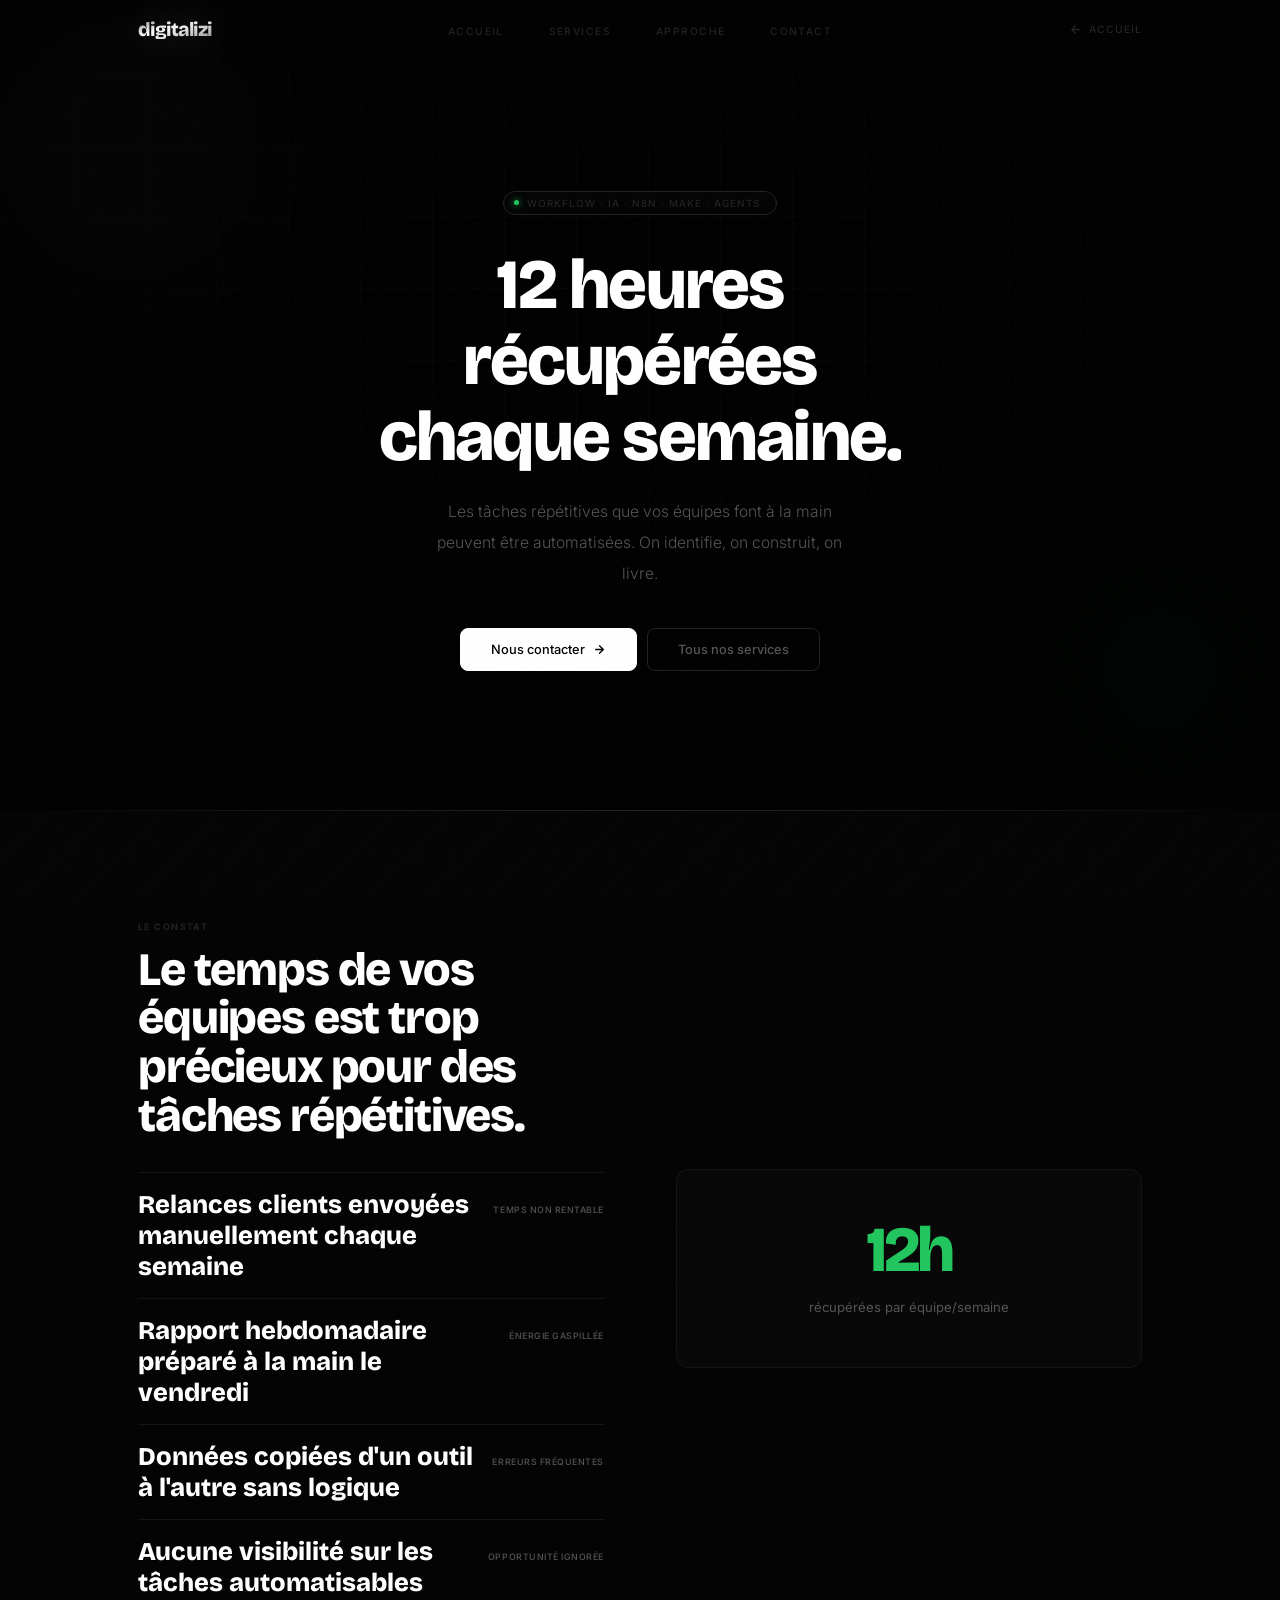
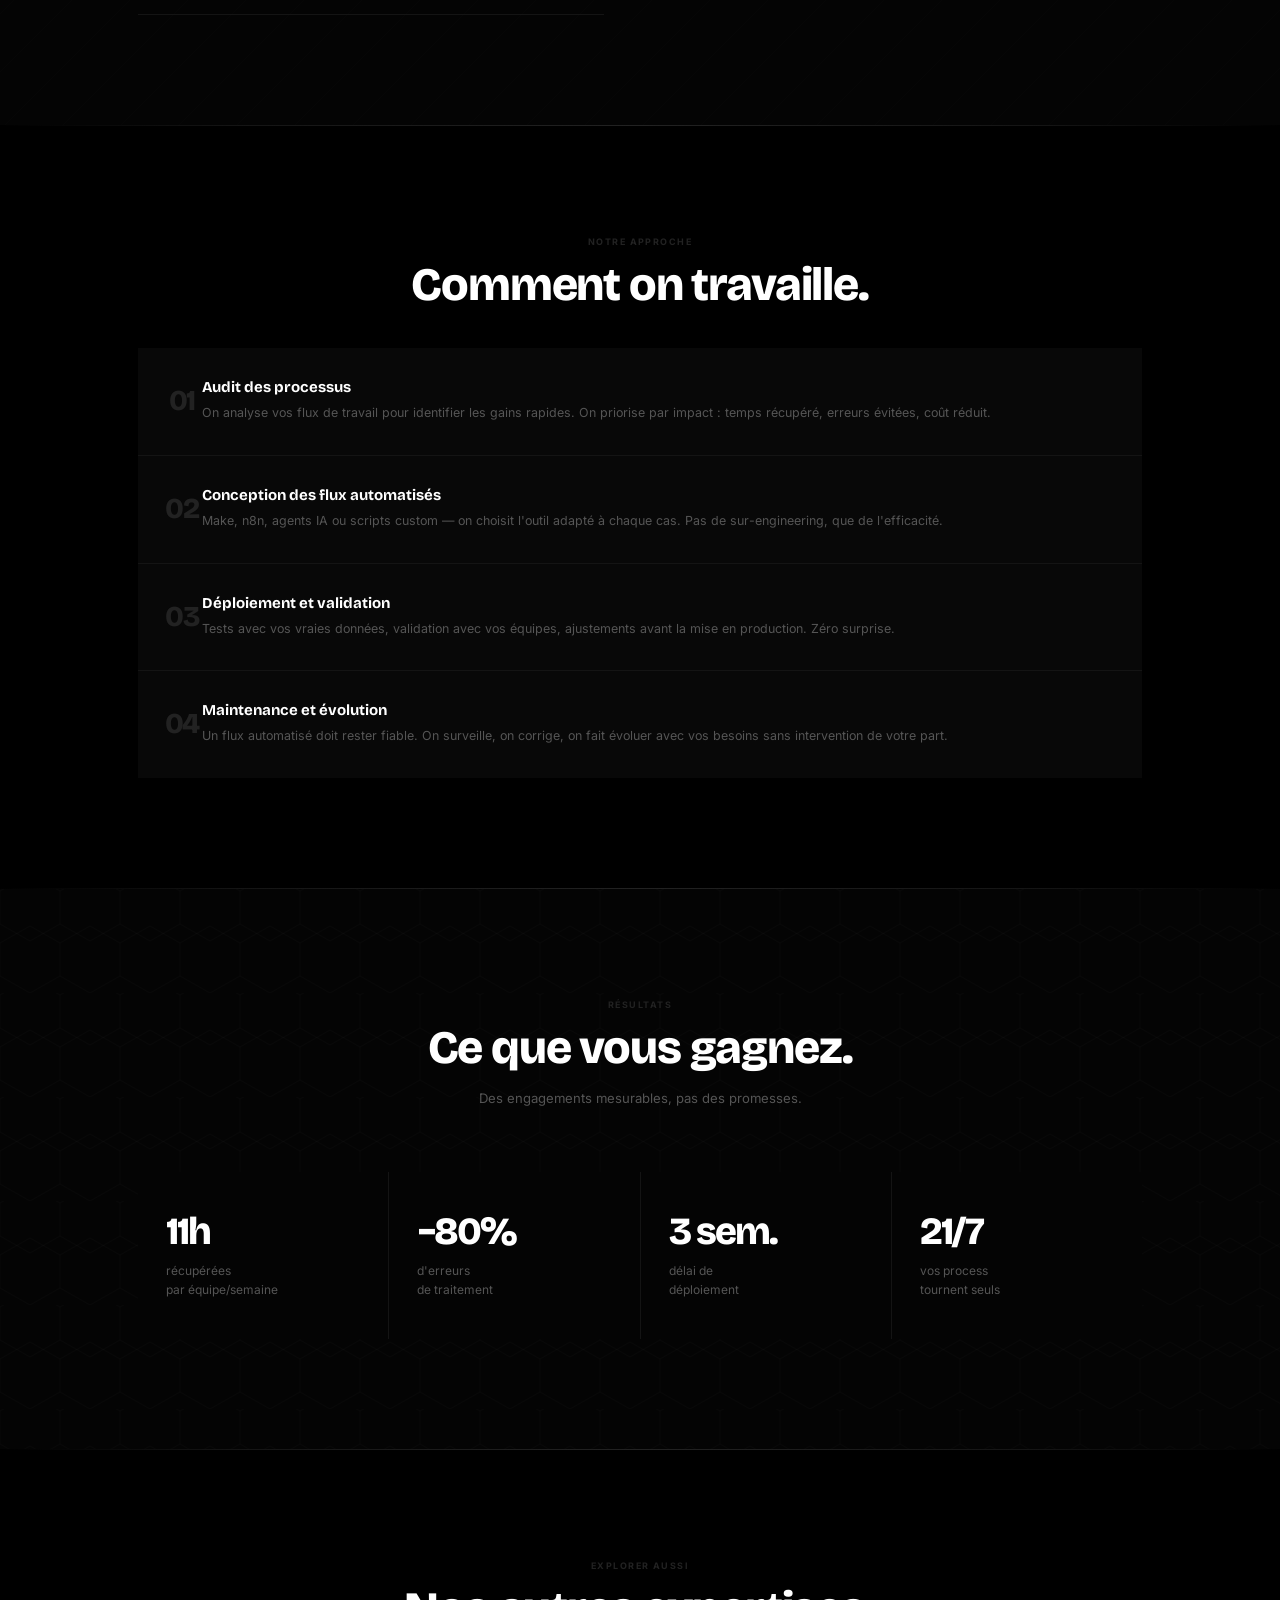
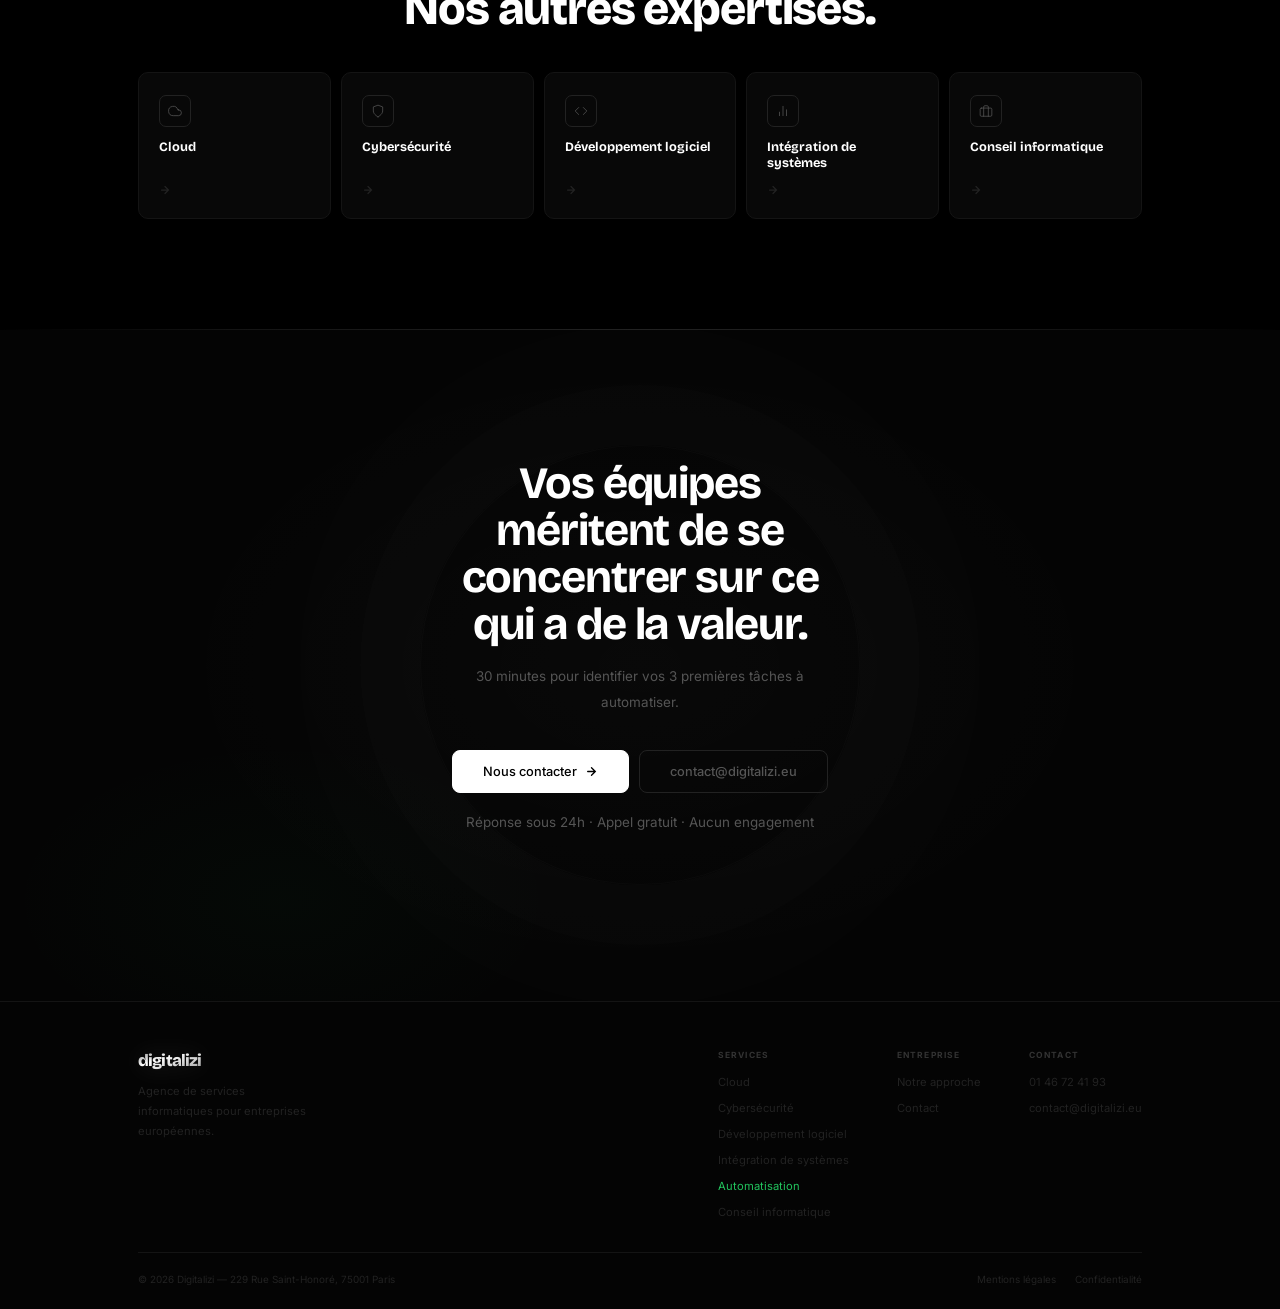
==== automatisation.html @ e67f0ab7 "Add files via upload" ====
<!DOCTYPE html>
<html lang="fr">
<head>
<meta charset="UTF-8"/>
<meta name="viewport" content="width=device-width,initial-scale=1.0"/>
<meta name="description" content="Automatisation de processus IT pour PME. Relances, reporting, workflows IA. Récupérez 12h par semaine."/>
<title>Automatisation — Digitalizi</title>
<link rel="preconnect" href="https://fonts.googleapis.com">
<link href="https://fonts.googleapis.com/css2?family=Inter:ital,wght@0,300;0,400;0,500;0,600;1,300&family=Bricolage+Grotesque:wght@700;800&display=swap" rel="stylesheet">
<style>
*,*::before,*::after{box-sizing:border-box;margin:0;padding:0}
:root{
  --n:#000;--n2:#040404;--n3:#080808;
  --l1:#141414;--l2:#222;--l3:#333;
  --w:#fff;--w2:#e8e8e8;--t:#555;--t2:#222;
  --v:#22c55e;
  --fh:"Bricolage Grotesque",sans-serif;
  --fb:"Inter",sans-serif;
  --ease:cubic-bezier(.16,1,.3,1);
  --e2:cubic-bezier(.4,0,.2,1);
  --max:1100px;
}
html{scroll-behavior:smooth}
body{background:var(--n);color:var(--t);font-family:var(--fb);overflow-x:hidden;-webkit-font-smoothing:antialiased}
h1,h2,h3{font-family:var(--fh);color:var(--w);letter-spacing:-.025em;line-height:1.05}
a{text-decoration:none;color:inherit}
.wrap{max-width:var(--max);margin:0 auto;padding:0 48px}

body::after{content:'';position:fixed;inset:0;z-index:9000;pointer-events:none;opacity:.018;
  background:url("data:image/svg+xml,%3Csvg viewBox='0 0 200 200' xmlns='http://www.w3.org/2000/svg'%3E%3Cfilter id='n'%3E%3CfeTurbulence type='fractalNoise' baseFrequency='0.8' numOctaves='4' stitchTiles='stitch'/%3E%3C/filter%3E%3Crect width='100%25' height='100%25' filter='url(%23n)'/%3E%3C/svg%3E") 0 0/160px}

.rv{opacity:0;transform:translateY(24px);transition:opacity .65s var(--ease),transform .65s var(--ease)}
.rv.on{opacity:1;transform:none}
.rv-l{opacity:0;transform:translateX(-24px);transition:opacity .65s var(--ease),transform .65s var(--ease)}
.rv-l.on{opacity:1;transform:none}

/* ── NAV ── */
.nav{position:fixed;top:0;left:0;right:0;z-index:400;height:60px;display:flex;align-items:center;
  background:transparent;border-bottom:1px solid transparent;
  transition:background .4s var(--e2),backdrop-filter .4s,border-color .4s,height .3s var(--e2)}
.nav.s{background:rgba(0,0,0,.9);backdrop-filter:blur(20px);-webkit-backdrop-filter:blur(20px);border-color:var(--l1);height:52px}
.nav-inner{max-width:var(--max);margin:0 auto;padding:0 48px;width:100%;display:flex;align-items:center;justify-content:space-between}
.nav-logo{display:flex;align-items:center;font-family:var(--fh);font-size:1.22rem;font-weight:800;
  letter-spacing:-.05em;line-height:1;text-transform:lowercase;user-select:none;
  background:linear-gradient(160deg,rgba(255,255,255,.52) 0%,#fff 38%,rgba(255,255,255,.82) 68%,rgba(255,255,255,.58) 100%);
  -webkit-background-clip:text;-webkit-text-fill-color:transparent;background-clip:text;
  filter:drop-shadow(0 0 16px rgba(255,255,255,.18));
  transition:font-size .3s var(--ease),filter .3s var(--ease),transform .25s var(--ease),opacity .25s var(--ease)}
.nav.s .nav-logo{font-size:1.06rem;filter:drop-shadow(0 0 9px rgba(255,255,255,.10))}
.nav-logo:hover{opacity:.65;transform:scale(.97)}
.nav-links{position:absolute;left:50%;transform:translateX(-50%);display:flex;align-items:center;gap:2.8rem;list-style:none}
.nav-links a{font-size:.64rem;font-weight:500;letter-spacing:.14em;text-transform:uppercase;color:var(--t2);position:relative;transition:color .2s}
.nav-links a::after{content:'';position:absolute;bottom:-3px;left:0;width:0;height:1px;background:var(--w);transition:width .22s var(--e2)}
.nav-links a:hover,.nav-links a.on{color:var(--w)}
.nav-links a:hover::after,.nav-links a.on::after{width:100%}

/* Dropdown */
.nav-drop{position:relative}
.nav-drop-menu{position:absolute;top:calc(100% + 18px);left:50%;transform:translateX(-50%);
  background:rgba(4,4,4,.97);backdrop-filter:blur(20px);border:1px solid var(--l1);border-radius:10px;
  padding:8px;min-width:220px;z-index:500;
  visibility:hidden;opacity:0;transform:translateX(-50%) translateY(-6px);
  transition:opacity .22s var(--ease),transform .22s var(--ease),visibility .22s}
.nav-drop-menu.open{visibility:visible;opacity:1;transform:translateX(-50%) translateY(0)}
.nav-drop-menu a{display:flex;align-items:center;gap:8px;padding:8px 12px;font-size:.72rem;color:var(--t);
  border-radius:6px;transition:background .15s,color .15s;white-space:nowrap;text-transform:none;letter-spacing:.01em}
.nav-drop-menu a:hover{background:rgba(255,255,255,.06);color:var(--w)}
.nav-drop-menu a.actif{color:var(--v)}
.drop-dot{width:4px;height:4px;border-radius:50%;background:currentColor;flex-shrink:0}

/* Retour */
.nav-retour{display:flex;align-items:center;gap:7px;font-size:.64rem;font-weight:500;
  letter-spacing:.1em;text-transform:uppercase;color:var(--t2);transition:color .2s}
.nav-retour:hover{color:var(--w)}
.nav-retour svg{transition:transform .2s var(--ease)}
.nav-retour:hover svg{transform:translateX(-3px)}

/* Burger */
.burger{display:none;flex-direction:column;gap:5px;background:none;border:none;cursor:pointer;padding:4px}
.burger span{display:block;width:18px;height:1.5px;background:var(--t);border-radius:2px;
  transition:transform .3s var(--ease),opacity .3s,background .2s}
.burger.o span:nth-child(1){transform:translateY(6.5px) rotate(45deg);background:var(--w)}
.burger.o span:nth-child(2){opacity:0;transform:scaleX(0)}
.burger.o span:nth-child(3){transform:translateY(-6.5px) rotate(-45deg);background:var(--w)}
.mob{position:fixed;top:0;left:0;right:0;bottom:0;background:rgba(0,0,0,.97);backdrop-filter:blur(24px);
  padding:90px 40px 40px;flex-direction:column;gap:0;z-index:390;
  visibility:hidden;opacity:0;pointer-events:none;
  transition:opacity .32s var(--ease),visibility .32s var(--ease);display:flex}
.mob.o{visibility:visible;opacity:1;pointer-events:auto}
.mob a{font-size:1.5rem;font-weight:700;font-family:var(--fh);color:rgba(255,255,255,.3);
  padding:14px 0;border-bottom:1px solid var(--l1);
  transition:color .18s,padding-left .18s var(--ease),transform .3s var(--ease);transform:translateX(-12px)}
.mob.o a{color:rgba(255,255,255,.7);transform:translateX(0)}
.mob.o a:nth-child(1){transition-delay:.05s}
.mob.o a:nth-child(2){transition-delay:.10s}
.mob.o a:nth-child(3){transition-delay:.15s}
.mob.o a:nth-child(4){transition-delay:.20s}
.mob a:hover{color:var(--w);padding-left:8px}

/* ── BOUTONS ── */
.btn{display:inline-flex;align-items:center;gap:8px;padding:13px 30px;border-radius:8px;
  border:1px solid transparent;font-family:var(--fb);font-size:.8rem;font-weight:500;cursor:pointer;
  position:relative;overflow:hidden;
  transition:background .22s var(--e2),color .22s,border-color .22s,transform .22s var(--ease),box-shadow .22s}
.btn::before{content:'';position:absolute;top:0;left:-100%;width:60%;height:100%;
  background:linear-gradient(90deg,transparent,rgba(255,255,255,.07),transparent);
  transition:left .44s var(--e2);pointer-events:none}
.btn:hover::before{left:150%}
.btn svg{transition:transform .2s var(--e2);flex-shrink:0}
.btn:hover svg{transform:translateX(3px)}
.btn:active{transform:scale(.97)}
.bw{background:var(--w);color:#000;border-color:var(--w)}
.bw:hover{background:var(--w2);transform:translateY(-2px);box-shadow:0 6px 24px rgba(255,255,255,.1)}
.bo{background:transparent;color:var(--t);border-color:var(--l2)}
.bo:hover{border-color:var(--l3);color:var(--w);transform:translateY(-2px)}

/* Sep */
.sep{height:1px;background:linear-gradient(90deg,transparent,var(--l1) 18%,var(--l2) 50%,var(--l1) 82%,transparent);
  transform-origin:left;transform:scaleX(0);opacity:0;transition:transform .8s var(--ease),opacity .4s}
.sep.on{transform:scaleX(1);opacity:1}

section{padding:110px 0}
.stag{display:block;font-size:.56rem;font-weight:700;letter-spacing:.16em;text-transform:uppercase;color:var(--t2);margin-bottom:.85rem;text-align:center}
.stitre{font-size:clamp(1.9rem,3.8vw,2.9rem);font-weight:800;text-align:center;margin-bottom:.85rem}
.ssous{text-align:center;color:var(--t);max-width:440px;margin:0 auto 3.8rem;font-size:.82rem;line-height:1.95}

@media(max-width:640px){
  .wrap{padding:0 22px}
  .nav-inner{padding:0 22px}
  .nav-links,.nav-retour{display:none}
  .burger{display:flex}
  section{padding:80px 0}
}
@media(prefers-reduced-motion:reduce){
  *,*::before,*::after{transition-duration:.01ms!important;animation-duration:.01ms!important}
  .sep{transform:scaleX(1);opacity:1}
  .rv,.rv-l{opacity:1;transform:none}
}

/* ── HERO ── */
.hero{position:relative;min-height:90vh;display:flex;flex-direction:column;align-items:center;justify-content:center;text-align:center;padding:140px 48px 90px;overflow:hidden}
.hg{position:absolute;inset:0;z-index:0;pointer-events:none;
  background-image:linear-gradient(rgba(255,255,255,.022) 1px,transparent 1px),linear-gradient(90deg,rgba(255,255,255,.022) 1px,transparent 1px);
  background-size:72px 72px;
  -webkit-mask-image:radial-gradient(ellipse 88% 70% at 50% 36%,black 0%,transparent 100%);
  mask-image:radial-gradient(ellipse 88% 70% at 50% 36%,black 0%,transparent 100%)}
.orb{position:absolute;border-radius:50%;pointer-events:none;z-index:0;filter:blur(88px)}
.o1{width:420px;height:420px;top:-60px;left:-80px;background:radial-gradient(circle,rgba(255,255,255,.034) 0%,transparent 70%);animation:of1 22s ease-in-out infinite}
.o2{width:360px;height:360px;bottom:-40px;right:-60px;background:radial-gradient(circle,rgba(34,197,94,.048) 0%,transparent 70%);animation:of2 26s ease-in-out infinite}
@keyframes of1{0%,100%{transform:translate(0,0)}35%{transform:translate(52px,38px)}70%{transform:translate(-22px,56px)}}
@keyframes of2{0%,100%{transform:translate(0,0)}40%{transform:translate(-44px,-36px)}75%{transform:translate(28px,-52px)}}
.hbody{position:relative;z-index:1;max-width:760px}
.badge{display:inline-flex;align-items:center;gap:8px;border:1px solid var(--l2);border-radius:100px;
  padding:5px 16px 5px 10px;margin-bottom:2rem;font-size:.62rem;font-weight:500;color:var(--t2);
  letter-spacing:.1em;text-transform:uppercase;background:rgba(255,255,255,.014);backdrop-filter:blur(4px);
  opacity:0;animation:fu .6s var(--ease) .1s forwards}
.bdot{width:5px;height:5px;border-radius:50%;background:var(--v);box-shadow:0 0 7px var(--v);flex-shrink:0;animation:gp 2.2s ease-in-out infinite}
@keyframes gp{0%,100%{opacity:1}50%{opacity:.28}}
.h1{font-size:clamp(2.6rem,5.5vw,5.2rem);font-weight:800;line-height:.95;margin-bottom:1.4rem}
.hl{display:block;overflow:hidden;line-height:1.08}
.hl span{display:block;opacity:0;transform:translateY(105%);animation:slideUp .8s var(--ease) both}
.hl:nth-child(1) span{animation-delay:.2s}
.hl:nth-child(2) span{animation-delay:.35s}
.hl:nth-child(3) span{animation-delay:.5s}
@keyframes slideUp{to{opacity:1;transform:translateY(0)}}
.hsub{font-size:clamp(.88rem,1.5vw,.98rem);color:var(--t);font-weight:300;max-width:420px;margin:0 auto 2.4rem;line-height:1.95;opacity:0;animation:fu .7s var(--ease) .75s forwards}
.hbtns{display:flex;gap:10px;justify-content:center;flex-wrap:wrap;opacity:0;animation:fu .7s var(--ease) .9s forwards}
@keyframes fu{from{opacity:0;transform:translateY(12px)}to{opacity:1;transform:none}}

/* ── PROBLÈME ── */
.prob-sec{background:var(--n2);position:relative;overflow:hidden}
.prob-sec::before{content:'';position:absolute;inset:0;pointer-events:none;background:repeating-linear-gradient(-45deg,transparent,transparent 40px,rgba(255,255,255,.009) 40px,rgba(255,255,255,.009) 41px)}
.prob-sec .wrap{position:relative;z-index:1;display:grid;grid-template-columns:1fr 1fr;gap:72px;align-items:center}
.prob-left .stitre{text-align:left}
.prob-left .stag{text-align:left}
.pl{display:flex;align-items:baseline;justify-content:space-between;font-family:var(--fh);font-size:clamp(1.1rem,2vw,1.6rem);font-weight:800;color:var(--w);padding:16px 0;border-bottom:1px solid var(--l1)}
.pl:first-child{border-top:1px solid var(--l1)}
.pp{font-family:var(--fb);font-size:.55rem;font-weight:500;color:var(--t);letter-spacing:.06em;text-transform:uppercase;flex-shrink:0;margin-left:12px;white-space:nowrap}
.prob-stat{display:flex;flex-direction:column;align-items:center;justify-content:center;text-align:center;gap:14px;padding:48px 32px;border:1px solid var(--l1);border-radius:12px;background:var(--n3)}
.prob-stat-n{font-family:var(--fh);font-size:4rem;font-weight:800;color:var(--v);letter-spacing:-.05em;line-height:1}
.prob-stat-l{font-size:.82rem;color:var(--t);line-height:1.75;max-width:200px}

/* ── APPROCHE ── */
.ap-list{display:flex;flex-direction:column;gap:1px;background:var(--l1)}
.ap-item{background:var(--n3);display:grid;grid-template-columns:64px 1fr;position:relative;overflow:hidden;transition:background .2s}
.ap-item::after{content:'';position:absolute;bottom:0;left:0;right:0;height:1px;background:linear-gradient(90deg,var(--v),rgba(34,197,94,.18),transparent);transform:scaleX(0);transform-origin:left;transition:transform .4s var(--ease)}
.ap-item:hover{background:var(--n2)}
.ap-item:hover::after{transform:scaleX(1)}
.ap-n{font-family:var(--fh);font-size:1.8rem;font-weight:800;color:var(--l2);letter-spacing:-.05em;line-height:1;display:flex;align-items:center;justify-content:center;padding:30px 0 30px 24px;transition:color .25s}
.ap-item:hover .ap-n{color:var(--l3)}
.ap-body{padding:30px 32px 30px 0}
.ap-titre{font-size:.94rem;font-weight:700;color:var(--w);font-family:var(--fh);margin-bottom:6px}
.ap-desc{font-size:.78rem;color:var(--t);line-height:1.82}

/* ── RÉSULTATS ── */
.res-sec{background:var(--n2);position:relative;overflow:hidden}
.res-sec::before{content:'';position:absolute;inset:0;pointer-events:none;background:url("data:image/svg+xml,%3Csvg xmlns='http://www.w3.org/2000/svg' width='60' height='104'%3E%3Cpath d='M30 52L0 35V2l30-17 30 17v33z' fill='none' stroke='rgba(255,255,255,.016)' stroke-width='1'/%3E%3Cpath d='M30 104L0 87V54l30-17 30 17v33z' fill='none' stroke='rgba(255,255,255,.016)' stroke-width='1'/%3E%3C/svg%3E") 0 0/60px 104px}
.res-sec .wrap{position:relative;z-index:1}
.res-grid{display:grid;grid-template-columns:repeat(4,1fr);gap:1px;background:var(--l1)}
.res-item{background:var(--n2);padding:40px 28px;display:flex;flex-direction:column;gap:10px;position:relative;overflow:hidden;transition:background .2s}
.res-item::after{content:'';position:absolute;bottom:0;left:0;right:0;height:2px;background:linear-gradient(90deg,var(--v),rgba(34,197,94,.3),transparent);transform:scaleX(0);transform-origin:left;transition:transform .4s var(--ease)}
.res-item:hover{background:var(--n3)}
.res-item:hover::after{transform:scaleX(1)}
.res-val{font-family:var(--fh);font-size:2.4rem;font-weight:800;color:var(--w);letter-spacing:-.05em;line-height:1}
.res-label{font-size:.75rem;color:var(--t);line-height:1.6;white-space:pre-line}

/* ── AUTRES SERVICES ── */
.autres-sec{background:var(--n)}
.autres-grid{display:grid;grid-template-columns:repeat(5,1fr);gap:10px;margin-top:2.4rem}
.autre-card{display:flex;flex-direction:column;align-items:flex-start;gap:12px;padding:22px 20px;
  border:1px solid var(--l1);border-radius:10px;background:var(--n3);
  transition:border-color .22s,background .22s,transform .25s var(--ease)}
.autre-card:hover{border-color:var(--l2);background:var(--n2);transform:translateY(-4px)}
.autre-ico{width:32px;height:32px;border:1px solid var(--l2);border-radius:7px;display:flex;align-items:center;justify-content:center;transition:border-color .2s}
.autre-ico svg{width:14px;height:14px;stroke:var(--t);fill:none;stroke-width:1.35;stroke-linecap:round;stroke-linejoin:round;transition:stroke .2s}
.autre-card:hover .autre-ico{border-color:var(--l3)}
.autre-card:hover .autre-ico svg{stroke:var(--w2)}
.autre-nom{font-size:.8rem;font-weight:700;color:var(--w);font-family:var(--fh);flex:1;line-height:1.3}
.autre-arrow{stroke:var(--t2);fill:none;margin-top:auto;transition:transform .2s var(--ease),stroke .2s}
.autre-card:hover .autre-arrow{transform:translateX(3px);stroke:var(--v)}

/* ── CTA FINAL ── */
.cta-sec{position:relative;overflow:hidden;padding:130px 0;text-align:center;
  background:radial-gradient(ellipse 58% 72% at 50% 50%,rgba(255,255,255,.018) 0%,transparent 65%),
             radial-gradient(ellipse 36% 40% at 22% 85%,rgba(34,197,94,.028) 0%,transparent 60%),
             var(--n2)}
.cta-sec::before{content:'';position:absolute;top:50%;left:50%;transform:translate(-50%,-50%);
  width:440px;height:440px;border-radius:50%;border:1px solid rgba(255,255,255,.018);
  box-shadow:0 0 0 60px rgba(255,255,255,.007),0 0 0 120px rgba(255,255,255,.004);
  pointer-events:none;animation:ring 7s ease-in-out infinite}
@keyframes ring{0%,100%{transform:translate(-50%,-50%) scale(1);opacity:.8}50%{transform:translate(-50%,-50%) scale(1.07);opacity:.3}}
.cta-sec .wrap{position:relative;z-index:1;max-width:500px}
.cta-sec h2{font-size:clamp(1.9rem,3.5vw,2.8rem);margin-bottom:.9rem}
.cta-sec p{font-size:.84rem;color:var(--t);line-height:1.95;margin-bottom:2.2rem}
.cta-btns{display:flex;gap:10px;justify-content:center;flex-wrap:wrap}
.cta-note{font-size:.62rem;color:var(--t2);margin-top:1rem}

/* ── FOOTER ── */
.footer{background:var(--n2);border-top:1px solid var(--l1);padding:48px 0 24px}
.footer-inner{display:flex;justify-content:space-between;align-items:flex-start;flex-wrap:wrap;gap:32px;margin-bottom:32px}
.fb-logo{font-family:var(--fh);font-size:1.05rem;font-weight:800;letter-spacing:-.05em;text-transform:lowercase;
  background:linear-gradient(160deg,rgba(255,255,255,.52) 0%,#fff 38%,rgba(255,255,255,.82) 68%,rgba(255,255,255,.58) 100%);
  -webkit-background-clip:text;-webkit-text-fill-color:transparent;background-clip:text;
  filter:drop-shadow(0 0 12px rgba(255,255,255,.14));display:inline-block;margin-bottom:10px}
.fb p{font-size:.7rem;color:var(--t2);line-height:1.8;max-width:180px}
.flinks{display:flex;gap:48px;flex-wrap:wrap}
.fh{font-size:.53rem;font-weight:700;letter-spacing:.13em;text-transform:uppercase;color:var(--l3);margin-bottom:10px}
.fcol ul{list-style:none;display:flex;flex-direction:column;gap:6px}
.fcol a{font-size:.7rem;color:var(--t2);display:inline-block;transition:color .18s,transform .18s var(--ease)}
.fcol a:hover{color:var(--t);transform:translateX(3px)}
.fcol a.actif{color:var(--v)}
.fbot{display:flex;justify-content:space-between;align-items:center;flex-wrap:wrap;gap:10px;padding-top:20px;border-top:1px solid var(--l1)}
.fbot-copy{font-size:.62rem;color:var(--t2)}
.fbot-links{display:flex;gap:1.2rem}
.fbot-links a{font-size:.62rem;color:var(--t2);transition:color .18s}
.fbot-links a:hover{color:var(--t)}

@media(max-width:900px){
  .prob-sec .wrap{grid-template-columns:1fr;gap:44px}
  .res-grid{grid-template-columns:repeat(2,1fr)}
  .autres-grid{grid-template-columns:repeat(3,1fr)}
}
@media(max-width:640px){
  .hero{padding:120px 22px 80px;min-height:auto}
  .autres-grid{grid-template-columns:repeat(2,1fr)}
  .res-grid{grid-template-columns:1fr 1fr}
  .fbot{flex-direction:column;text-align:center}
}
</style>
</head>
<body>

<nav class="nav" id="nav">
  <div class="nav-inner">
    <a href="index.html" class="nav-logo">digitalizi</a>
    <ul class="nav-links">
      <li><a href="index.html">Accueil</a></li>
      <li class="nav-drop">
        <a href="index.html#services" id="drop-trigger">Services</a>
        <div class="nav-drop-menu" id="drop-menu">
          <a href="cloud.html" class=""><span class="drop-dot"></span>Cloud</a><a href="cybersecurite.html" class=""><span class="drop-dot"></span>Cybersécurité</a><a href="developpement.html" class=""><span class="drop-dot"></span>Développement logiciel</a><a href="integration.html" class=""><span class="drop-dot"></span>Intégration de systèmes</a><a href="automatisation.html" class="actif"><span class="drop-dot"></span>Automatisation</a><a href="conseil.html" class=""><span class="drop-dot"></span>Conseil informatique</a>
        </div>
      </li>
      <li><a href="index.html#pourquoi">Approche</a></li>
      <li><a href="index.html#contact">Contact</a></li>
    </ul>
    <a href="index.html" class="nav-retour">
      <svg width="13" height="13" viewBox="0 0 24 24" fill="none" stroke="currentColor" stroke-width="2.5" stroke-linecap="round"><path d="M19 12H5M12 19l-7-7 7-7"/></svg>
      Accueil
    </a>
    <button class="burger" id="burger" aria-label="Menu" aria-expanded="false"><span></span><span></span><span></span></button>
  </div>
</nav>

<div class="mob" id="mob">
  <a href="index.html">Accueil</a>
  <a href="index.html#services">Services</a>
  <a href="index.html#pourquoi">Approche</a>
  <a href="index.html#contact">Contact</a>
</div>

<!-- HERO -->
<section class="hero">
  <div class="hg"></div>
  <div class="orb o1"></div>
  <div class="orb o2"></div>
  <div class="hbody">
    <div class="badge"><span class="bdot"></span>Workflow · IA · n8n · Make · Agents</div>
    <h1 class="h1"><span class="hl"><span>12 heures</span></span><span class="hl"><span>récupérées</span></span><span class="hl"><span>chaque semaine.</span></span></h1>
    <p class="hsub">Les tâches répétitives que vos équipes font à la main peuvent être automatisées. On identifie, on construit, on livre.</p>
    <div class="hbtns">
      <a href="index.html#contact" class="btn bw">Nous contacter <svg width="13" height="13" viewBox="0 0 24 24" fill="none" stroke="currentColor" stroke-width="2.5" stroke-linecap="round"><path d="M5 12h14M12 5l7 7-7 7"/></svg></a>
      <a href="index.html#services" class="btn bo">Tous nos services</a>
    </div>
  </div>
</section>

<div class="sep"></div>

<!-- PROBLÈME -->
<section class="prob-sec">
  <div class="wrap">
    <div class="prob-left">
      <span class="stag rv">Le constat</span>
      <h2 class="stitre rv">Le temps de vos équipes est trop précieux pour des tâches répétitives.</h2>
      <div class="rv" style="margin-top:2rem"><div class="pl"><span>Relances clients envoyées manuellement chaque semaine</span><span class="pp">Temps non rentable</span></div><div class="pl"><span>Rapport hebdomadaire préparé à la main le vendredi</span><span class="pp">Énergie gaspillée</span></div><div class="pl"><span>Données copiées d'un outil à l'autre sans logique</span><span class="pp">Erreurs fréquentes</span></div><div class="pl"><span>Aucune visibilité sur les tâches automatisables</span><span class="pp">Opportunité ignorée</span></div></div>
    </div>
    <div class="prob-stat rv">
      <div class="prob-stat-n val-anim">12h</div>
      <p class="prob-stat-l">récupérées par équipe/semaine</p>
    </div>
  </div>
</section>

<div class="sep"></div>

<!-- APPROCHE -->
<section style="background:var(--n);padding:110px 0">
  <div class="wrap">
    <span class="stag rv">Notre approche</span>
    <h2 class="stitre rv" style="margin-bottom:2.4rem">Comment on travaille.</h2>
    <div class="ap-list">
      <div class="ap-item rv">
          <div class="ap-n">01</div>
          <div class="ap-body">
            <div class="ap-titre">Audit des processus</div>
            <p class="ap-desc">On analyse vos flux de travail pour identifier les gains rapides. On priorise par impact : temps récupéré, erreurs évitées, coût réduit.</p>
          </div>
        </div><div class="ap-item rv">
          <div class="ap-n">02</div>
          <div class="ap-body">
            <div class="ap-titre">Conception des flux automatisés</div>
            <p class="ap-desc">Make, n8n, agents IA ou scripts custom — on choisit l'outil adapté à chaque cas. Pas de sur-engineering, que de l'efficacité.</p>
          </div>
        </div><div class="ap-item rv">
          <div class="ap-n">03</div>
          <div class="ap-body">
            <div class="ap-titre">Déploiement et validation</div>
            <p class="ap-desc">Tests avec vos vraies données, validation avec vos équipes, ajustements avant la mise en production. Zéro surprise.</p>
          </div>
        </div><div class="ap-item rv">
          <div class="ap-n">04</div>
          <div class="ap-body">
            <div class="ap-titre">Maintenance et évolution</div>
            <p class="ap-desc">Un flux automatisé doit rester fiable. On surveille, on corrige, on fait évoluer avec vos besoins sans intervention de votre part.</p>
          </div>
        </div>
    </div>
  </div>
</section>

<div class="sep"></div>

<!-- RÉSULTATS -->
<section class="res-sec">
  <div class="wrap">
    <span class="stag rv">Résultats</span>
    <h2 class="stitre rv">Ce que vous gagnez.</h2>
    <p class="ssous rv">Des engagements mesurables, pas des promesses.</p>
    <div class="res-grid">
      <div class="res-item rv"><div class="res-val val-anim">12h</div><div class="res-label">récupérées
par équipe/semaine</div></div><div class="res-item rv"><div class="res-val val-anim">−80%</div><div class="res-label">d'erreurs
de traitement</div></div><div class="res-item rv"><div class="res-val val-anim">3 sem.</div><div class="res-label">délai de
déploiement</div></div><div class="res-item rv"><div class="res-val val-anim">24/7</div><div class="res-label">vos process
tournent seuls</div></div>
    </div>
  </div>
</section>

<div class="sep"></div>

<!-- AUTRES SERVICES -->
<section class="autres-sec">
  <div class="wrap">
    <span class="stag rv">Explorer aussi</span>
    <h2 class="stitre rv">Nos autres expertises.</h2>
    <div class="autres-grid">
      <a href="cloud.html" class="autre-card rv"><div class="autre-ico"><svg viewBox="0 0 24 24" fill="none" stroke="currentColor" stroke-width="1.35" stroke-linecap="round" stroke-linejoin="round"><path d="M18 10h-1.26A8 8 0 109 20h9a5 5 0 000-10z"/></svg></div><div class="autre-nom">Cloud</div><svg class="autre-arrow" width="12" height="12" viewBox="0 0 24 24" fill="none" stroke="currentColor" stroke-width="2.5" stroke-linecap="round"><path d="M5 12h14M12 5l7 7-7 7"/></svg></a><a href="cybersecurite.html" class="autre-card rv"><div class="autre-ico"><svg viewBox="0 0 24 24" fill="none" stroke="currentColor" stroke-width="1.35" stroke-linecap="round" stroke-linejoin="round"><path d="M12 22s8-4 8-10V5l-8-3-8 3v7c0 6 8 10 8 10z"/></svg></div><div class="autre-nom">Cybersécurité</div><svg class="autre-arrow" width="12" height="12" viewBox="0 0 24 24" fill="none" stroke="currentColor" stroke-width="2.5" stroke-linecap="round"><path d="M5 12h14M12 5l7 7-7 7"/></svg></a><a href="developpement.html" class="autre-card rv"><div class="autre-ico"><svg viewBox="0 0 24 24" fill="none" stroke="currentColor" stroke-width="1.35" stroke-linecap="round" stroke-linejoin="round"><polyline points="16 18 22 12 16 6"/><polyline points="8 6 2 12 8 18"/></svg></div><div class="autre-nom">Développement logiciel</div><svg class="autre-arrow" width="12" height="12" viewBox="0 0 24 24" fill="none" stroke="currentColor" stroke-width="2.5" stroke-linecap="round"><path d="M5 12h14M12 5l7 7-7 7"/></svg></a><a href="integration.html" class="autre-card rv"><div class="autre-ico"><svg viewBox="0 0 24 24" fill="none" stroke="currentColor" stroke-width="1.35" stroke-linecap="round" stroke-linejoin="round"><path d="M18 20V10"/><path d="M12 20V4"/><path d="M6 20v-6"/></svg></div><div class="autre-nom">Intégration de systèmes</div><svg class="autre-arrow" width="12" height="12" viewBox="0 0 24 24" fill="none" stroke="currentColor" stroke-width="2.5" stroke-linecap="round"><path d="M5 12h14M12 5l7 7-7 7"/></svg></a><a href="conseil.html" class="autre-card rv"><div class="autre-ico"><svg viewBox="0 0 24 24" fill="none" stroke="currentColor" stroke-width="1.35" stroke-linecap="round" stroke-linejoin="round"><rect x="2" y="7" width="20" height="14" rx="2" ry="2"/><path d="M16 21V5a2 2 0 00-2-2h-4a2 2 0 00-2 2v16"/></svg></div><div class="autre-nom">Conseil informatique</div><svg class="autre-arrow" width="12" height="12" viewBox="0 0 24 24" fill="none" stroke="currentColor" stroke-width="2.5" stroke-linecap="round"><path d="M5 12h14M12 5l7 7-7 7"/></svg></a>
    </div>
  </div>
</section>

<div class="sep"></div>

<!-- CTA -->
<section class="cta-sec">
  <div class="wrap rv">
    <h2>Vos équipes méritent de se concentrer sur ce qui a de la valeur.</h2>
    <p>30 minutes pour identifier vos 3 premières tâches à automatiser.</p>
    <div class="cta-btns">
      <a href="index.html#contact" class="btn bw">Nous contacter <svg width="13" height="13" viewBox="0 0 24 24" fill="none" stroke="currentColor" stroke-width="2.5" stroke-linecap="round"><path d="M5 12h14M12 5l7 7-7 7"/></svg></a>
      <a href="mailto:contact@digitalizi.eu" class="btn bo">contact@digitalizi.eu</a>
    </div>
    <p class="cta-note">Réponse sous 24h · Appel gratuit · Aucun engagement</p>
  </div>
</section>

<!-- FOOTER -->
<footer class="footer">
  <div class="wrap">
    <div class="footer-inner">
      <div class="fb">
        <a href="index.html" class="fb-logo">digitalizi</a>
        <p>Agence de services informatiques pour entreprises européennes.</p>
      </div>
      <div class="flinks">
        <div class="fcol">
          <div class="fh">Services</div>
          <ul>
            <li><a href="cloud.html" class="">Cloud</a></li><li><a href="cybersecurite.html" class="">Cybersécurité</a></li><li><a href="developpement.html" class="">Développement logiciel</a></li><li><a href="integration.html" class="">Intégration de systèmes</a></li><li><a href="automatisation.html" class="actif">Automatisation</a></li><li><a href="conseil.html" class="">Conseil informatique</a></li>
          </ul>
        </div>
        <div class="fcol">
          <div class="fh">Entreprise</div>
          <ul>
            <li><a href="index.html#pourquoi">Notre approche</a></li>
            <li><a href="index.html#contact">Contact</a></li>
          </ul>
        </div>
        <div class="fcol">
          <div class="fh">Contact</div>
          <ul>
            <li><a href="tel:0146724193">01 46 72 41 93</a></li>
            <li><a href="mailto:contact@digitalizi.eu">contact@digitalizi.eu</a></li>
          </ul>
        </div>
      </div>
    </div>
    <div class="fbot">
      <span class="fbot-copy">© 2026 Digitalizi — 229 Rue Saint-Honoré, 75001 Paris</span>
      <div class="fbot-links"><a href="#">Mentions légales</a><a href="#">Confidentialité</a></div>
    </div>
  </div>
</footer>

<script>

/* NAV */
const nav=document.getElementById('nav'),bg=document.getElementById('burger'),mob=document.getElementById('mob');
let mo=false;
function cm(){mo=false;mob.classList.remove('o');bg.classList.remove('o');bg.setAttribute('aria-expanded','false');document.body.style.overflow='';}
bg.addEventListener('click',()=>{mo=!mo;mob.classList.toggle('o',mo);bg.classList.toggle('o',mo);bg.setAttribute('aria-expanded',String(mo));document.body.style.overflow=mo?'hidden':'';
  document.getElementById('drop-menu')?.classList.remove('open');});
window.addEventListener('scroll',()=>nav.classList.toggle('s',window.scrollY>58),{passive:true});

/* Dropdown */
const dT=document.getElementById('drop-trigger'),dM=document.getElementById('drop-menu');
if(dT&&dM){
  let dt=null;
  function openD(){clearTimeout(dt);dM.classList.add('open')}
  function closeD(){dt=setTimeout(()=>dM.classList.remove('open'),200)}
  dT.parentElement.addEventListener('mouseenter',openD);
  dT.parentElement.addEventListener('mouseleave',closeD);
  dM.addEventListener('mouseenter',()=>clearTimeout(dt));
  dM.addEventListener('mouseleave',closeD);
  dT.addEventListener('click',e=>{e.preventDefault();dM.classList.contains('open')?closeD():openD();});
}

/* Reveal */
const obs=new IntersectionObserver(es=>{es.forEach(e=>{if(e.isIntersecting){e.target.classList.add('on');obs.unobserve(e.target);}})},{threshold:.08,rootMargin:'0px 0px -30px 0px'});
document.querySelectorAll('.rv,.rv-l').forEach(el=>obs.observe(el));

/* Sep reveal */
const so=new IntersectionObserver(es=>{es.forEach(e=>{if(e.isIntersecting){setTimeout(()=>e.target.classList.add('on'),150);so.unobserve(e.target);}})},{threshold:.05});
document.querySelectorAll('.sep').forEach(s=>so.observe(s));

/* Compteur */
const noMotion=window.matchMedia('(prefers-reduced-motion:reduce)').matches;
if(!noMotion){
  function easeOut(t){return 1-(1-t)**3}
  function counter(el,dur){
    const raw=el.dataset.orig||el.textContent.trim();
    el.dataset.orig=raw;
    const m=raw.match(/^([+\-]?)(\d+)([\s\S]*)$/);
    if(!m)return;
    const s=performance.now();
    (function f(n){const p=Math.min((n-s)/dur,1);el.textContent=m[1]+Math.round(+m[2]*easeOut(p))+m[3];if(p<1)requestAnimationFrame(f);else el.textContent=raw;})(s);
  }
  const co=new IntersectionObserver(es=>{es.forEach(e=>{if(e.isIntersecting){counter(e.target,1600);co.unobserve(e.target);}});},{threshold:.6});
  document.querySelectorAll('.val-anim').forEach(el=>co.observe(el));
}

/* Onglet */
const origTitle=document.title;let bt=null,bf=false;
document.addEventListener('visibilitychange',()=>{
  if(document.hidden){bt=setInterval(()=>{document.title=bf?'Revenez ! — Digitalizi':origTitle;bf=!bf;},1500);}
  else{clearInterval(bt);document.title=origTitle;bf=false;}
});

</script>
</body>
</html>
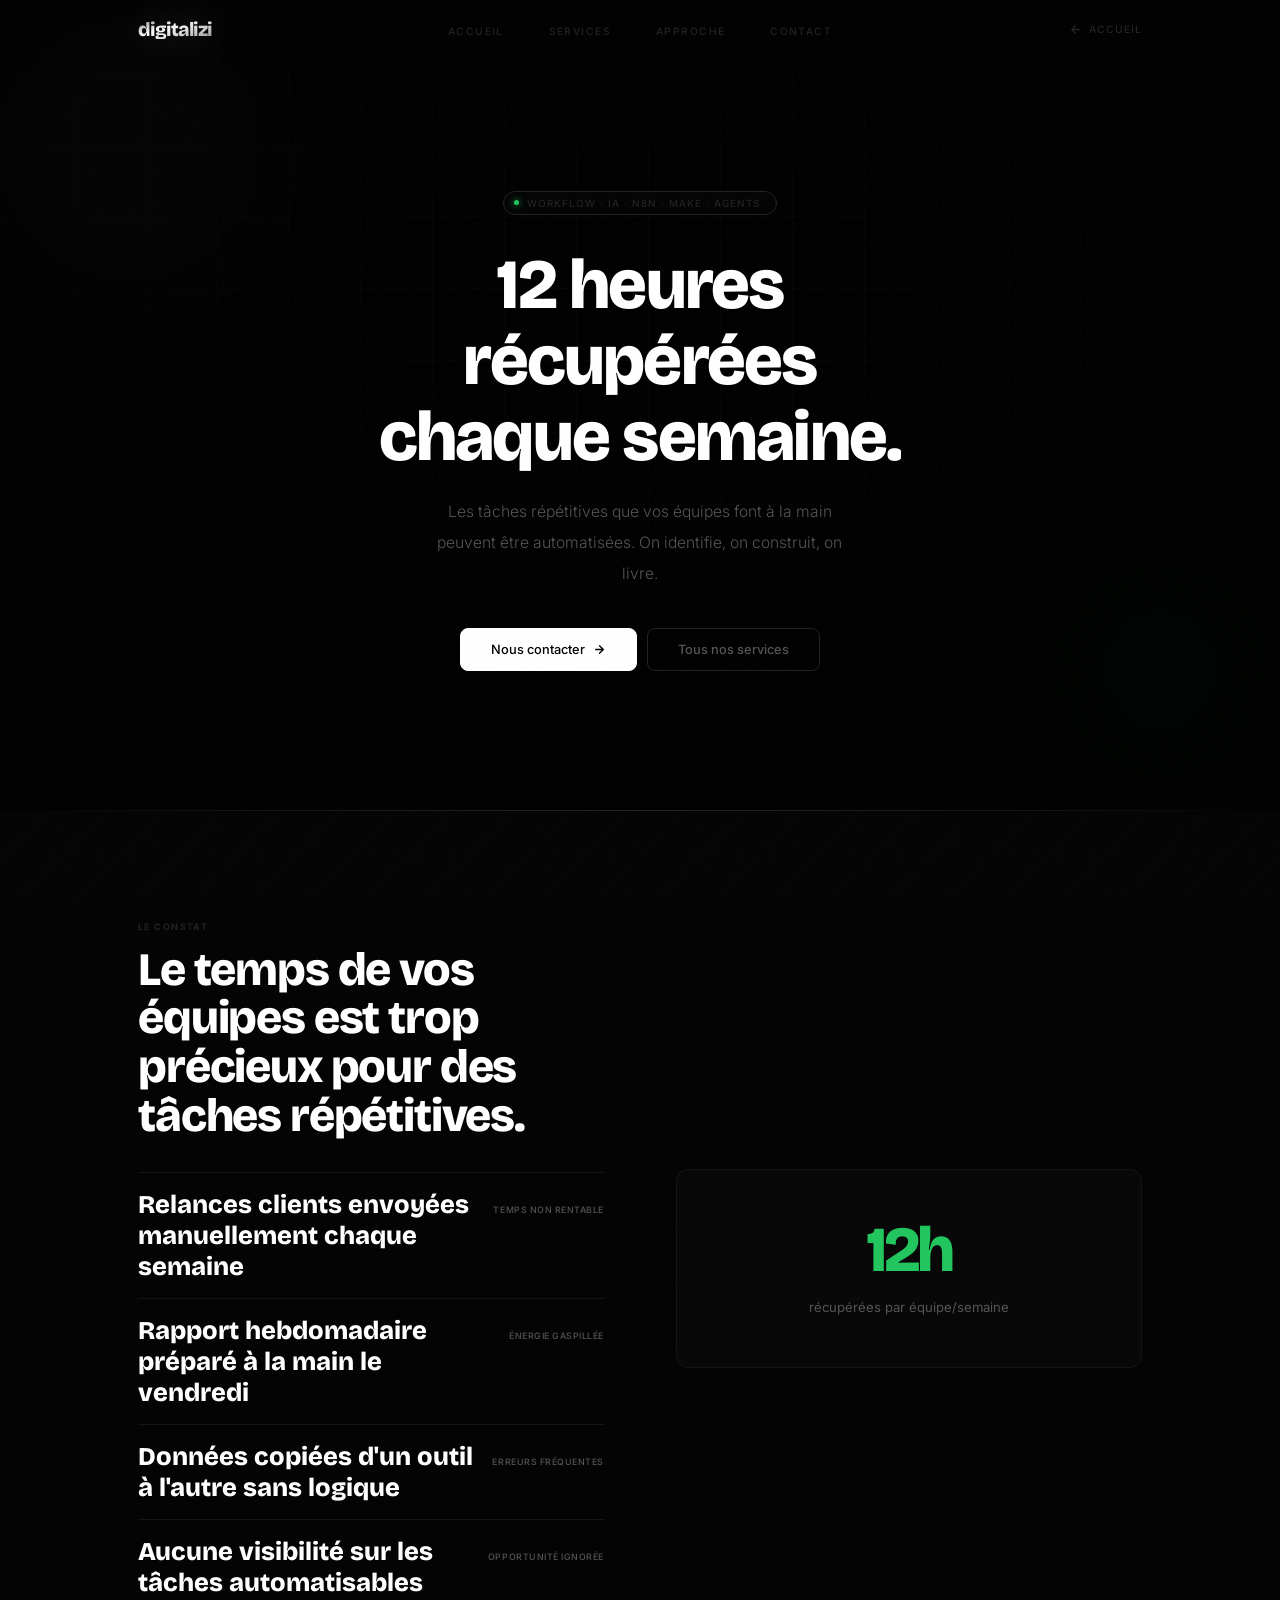
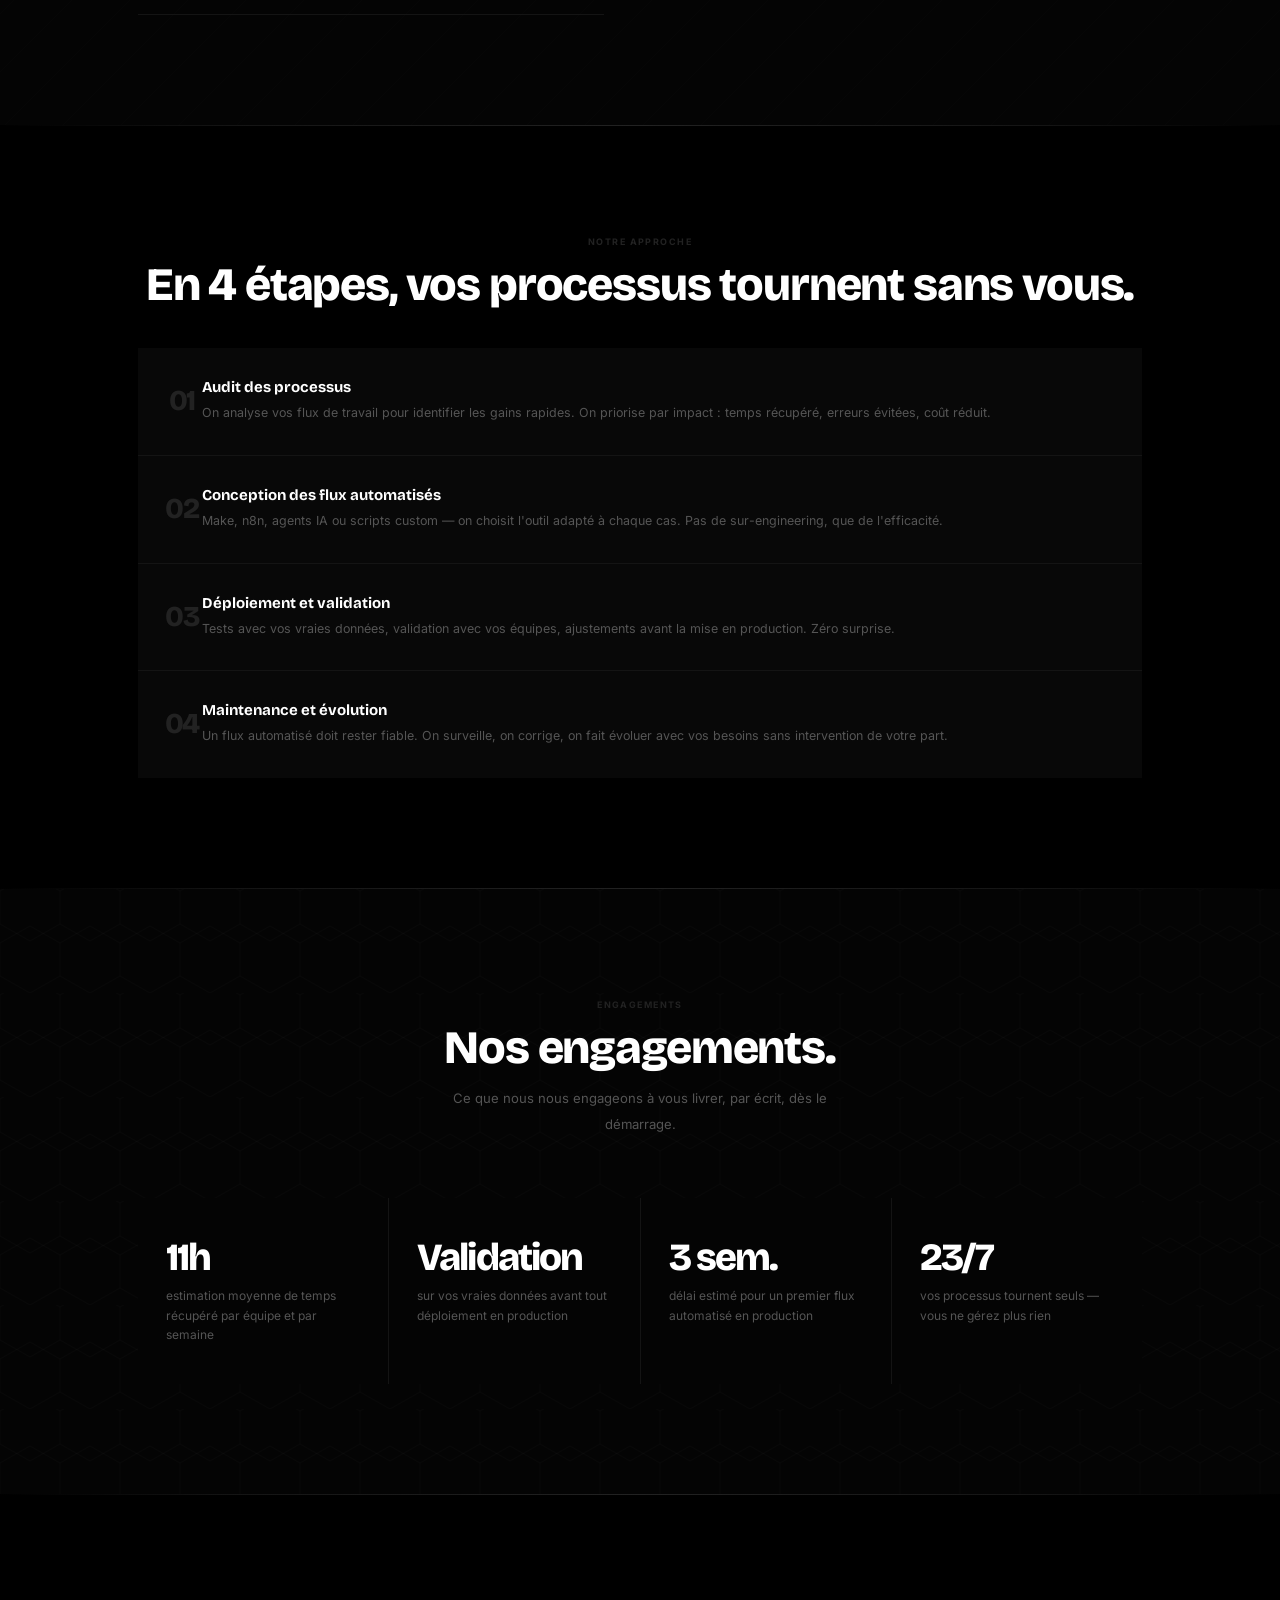
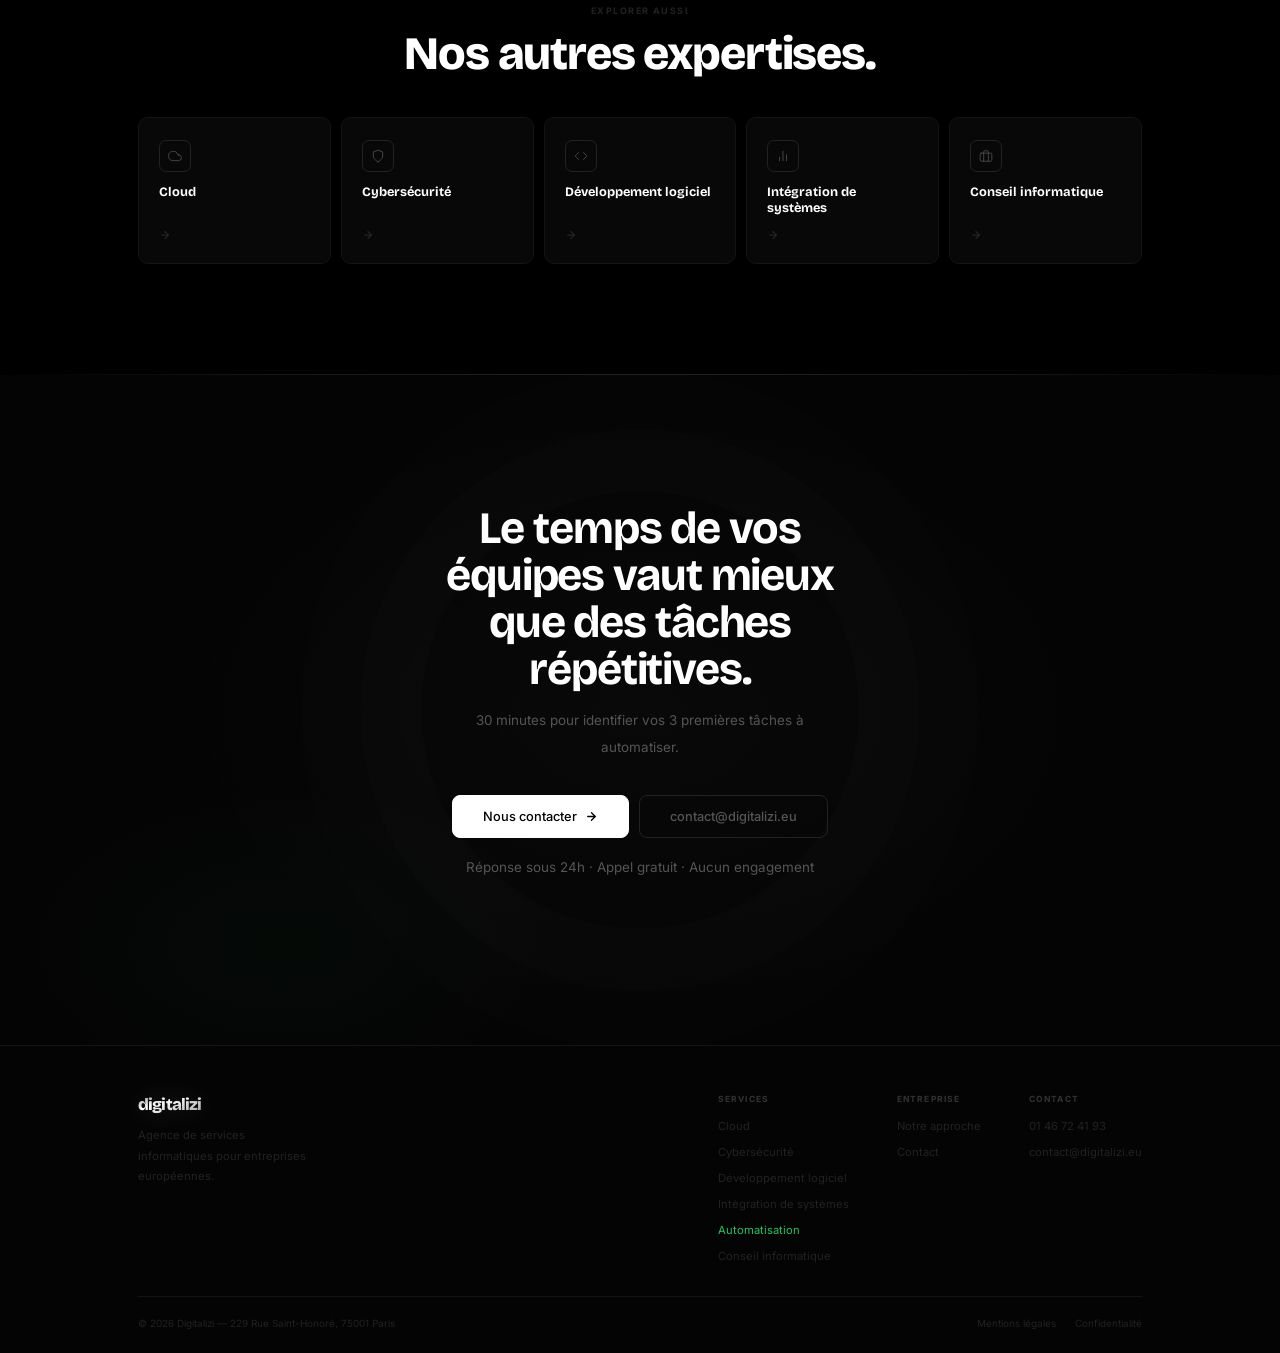
==== commit 7a911073: "Add files via upload" ====
--- a/automatisation.html
+++ b/automatisation.html
@@ -266,6 +266,9 @@
   .res-grid{grid-template-columns:1fr 1fr}
   .fbot{flex-direction:column;text-align:center}
 }
+
+.mob-sep{font-size:.52rem;font-weight:700;letter-spacing:.14em;text-transform:uppercase;color:var(--l3);padding:18px 0 6px;border-bottom:1px solid var(--l1)}
+.mob a[href*=".html"]:not([href="index.html"]){font-size:1rem;color:rgba(255,255,255,.45);padding:10px 0}
 </style>
 </head>
 <body>
@@ -292,11 +295,17 @@
   </div>
 </nav>
 
-<div class="mob" id="mob">
-  <a href="index.html">Accueil</a>
-  <a href="index.html#services">Services</a>
-  <a href="index.html#pourquoi">Approche</a>
-  <a href="index.html#contact">Contact</a>
+<div class="mob" id="mob" role="navigation" aria-label="Menu mobile">
+  <a href="index.html" onclick="cm()">Accueil</a>
+  <div class="mob-sep">Services</div>
+  <a href="cloud.html" onclick="cm()">— Cloud</a>
+  <a href="cybersecurite.html" onclick="cm()">— Cybersécurité</a>
+  <a href="developpement.html" onclick="cm()">— Développement logiciel</a>
+  <a href="integration.html" onclick="cm()">— Intégration de systèmes</a>
+  <a href="automatisation.html" onclick="cm()">— Automatisation</a>
+  <a href="conseil.html" onclick="cm()">— Conseil informatique</a>
+  <a href="index.html#pourquoi" onclick="cm()">Approche</a>
+  <a href="index.html#contact" onclick="cm()">Contact</a>
 </div>
 
 <!-- HERO -->
@@ -338,7 +347,7 @@
 <section style="background:var(--n);padding:110px 0">
   <div class="wrap">
     <span class="stag rv">Notre approche</span>
-    <h2 class="stitre rv" style="margin-bottom:2.4rem">Comment on travaille.</h2>
+    <h2 class="stitre rv" style="margin-bottom:2.4rem">En 4 étapes, vos processus tournent sans vous.</h2>
     <div class="ap-list">
       <div class="ap-item rv">
           <div class="ap-n">01</div>
@@ -374,15 +383,11 @@
 <!-- RÉSULTATS -->
 <section class="res-sec">
   <div class="wrap">
-    <span class="stag rv">Résultats</span>
-    <h2 class="stitre rv">Ce que vous gagnez.</h2>
-    <p class="ssous rv">Des engagements mesurables, pas des promesses.</p>
+    <span class="stag rv">Engagements</span>
+    <h2 class="stitre rv">Nos engagements.</h2>
+    <p class="ssous rv">Ce que nous nous engageons à vous livrer, par écrit, dès le démarrage.</p>
     <div class="res-grid">
-      <div class="res-item rv"><div class="res-val val-anim">12h</div><div class="res-label">récupérées
-par équipe/semaine</div></div><div class="res-item rv"><div class="res-val val-anim">−80%</div><div class="res-label">d'erreurs
-de traitement</div></div><div class="res-item rv"><div class="res-val val-anim">3 sem.</div><div class="res-label">délai de
-déploiement</div></div><div class="res-item rv"><div class="res-val val-anim">24/7</div><div class="res-label">vos process
-tournent seuls</div></div>
+      <div class="res-item rv"><div class="res-val val-anim">12h</div><div class="res-label">estimation moyenne de temps récupéré par équipe et par semaine</div></div><div class="res-item rv"><div class="res-val val-anim">Validation</div><div class="res-label">sur vos vraies données avant tout déploiement en production</div></div><div class="res-item rv"><div class="res-val val-anim">3 sem.</div><div class="res-label">délai estimé pour un premier flux automatisé en production</div></div><div class="res-item rv"><div class="res-val val-anim">24/7</div><div class="res-label">vos processus tournent seuls — vous ne gérez plus rien</div></div>
     </div>
   </div>
 </section>
@@ -405,7 +410,7 @@
 <!-- CTA -->
 <section class="cta-sec">
   <div class="wrap rv">
-    <h2>Vos équipes méritent de se concentrer sur ce qui a de la valeur.</h2>
+    <h2>Le temps de vos équipes vaut mieux que des tâches répétitives.</h2>
     <p>30 minutes pour identifier vos 3 premières tâches à automatiser.</p>
     <div class="cta-btns">
       <a href="index.html#contact" class="btn bw">Nous contacter <svg width="13" height="13" viewBox="0 0 24 24" fill="none" stroke="currentColor" stroke-width="2.5" stroke-linecap="round"><path d="M5 12h14M12 5l7 7-7 7"/></svg></a>
@@ -448,7 +453,7 @@
     </div>
     <div class="fbot">
       <span class="fbot-copy">© 2026 Digitalizi — 229 Rue Saint-Honoré, 75001 Paris</span>
-      <div class="fbot-links"><a href="#">Mentions légales</a><a href="#">Confidentialité</a></div>
+      <div class="fbot-links"><a href="mentions.html">Mentions légales</a><a href="mentions.html#rgpd">Confidentialité</a></div>
     </div>
   </div>
 </footer>
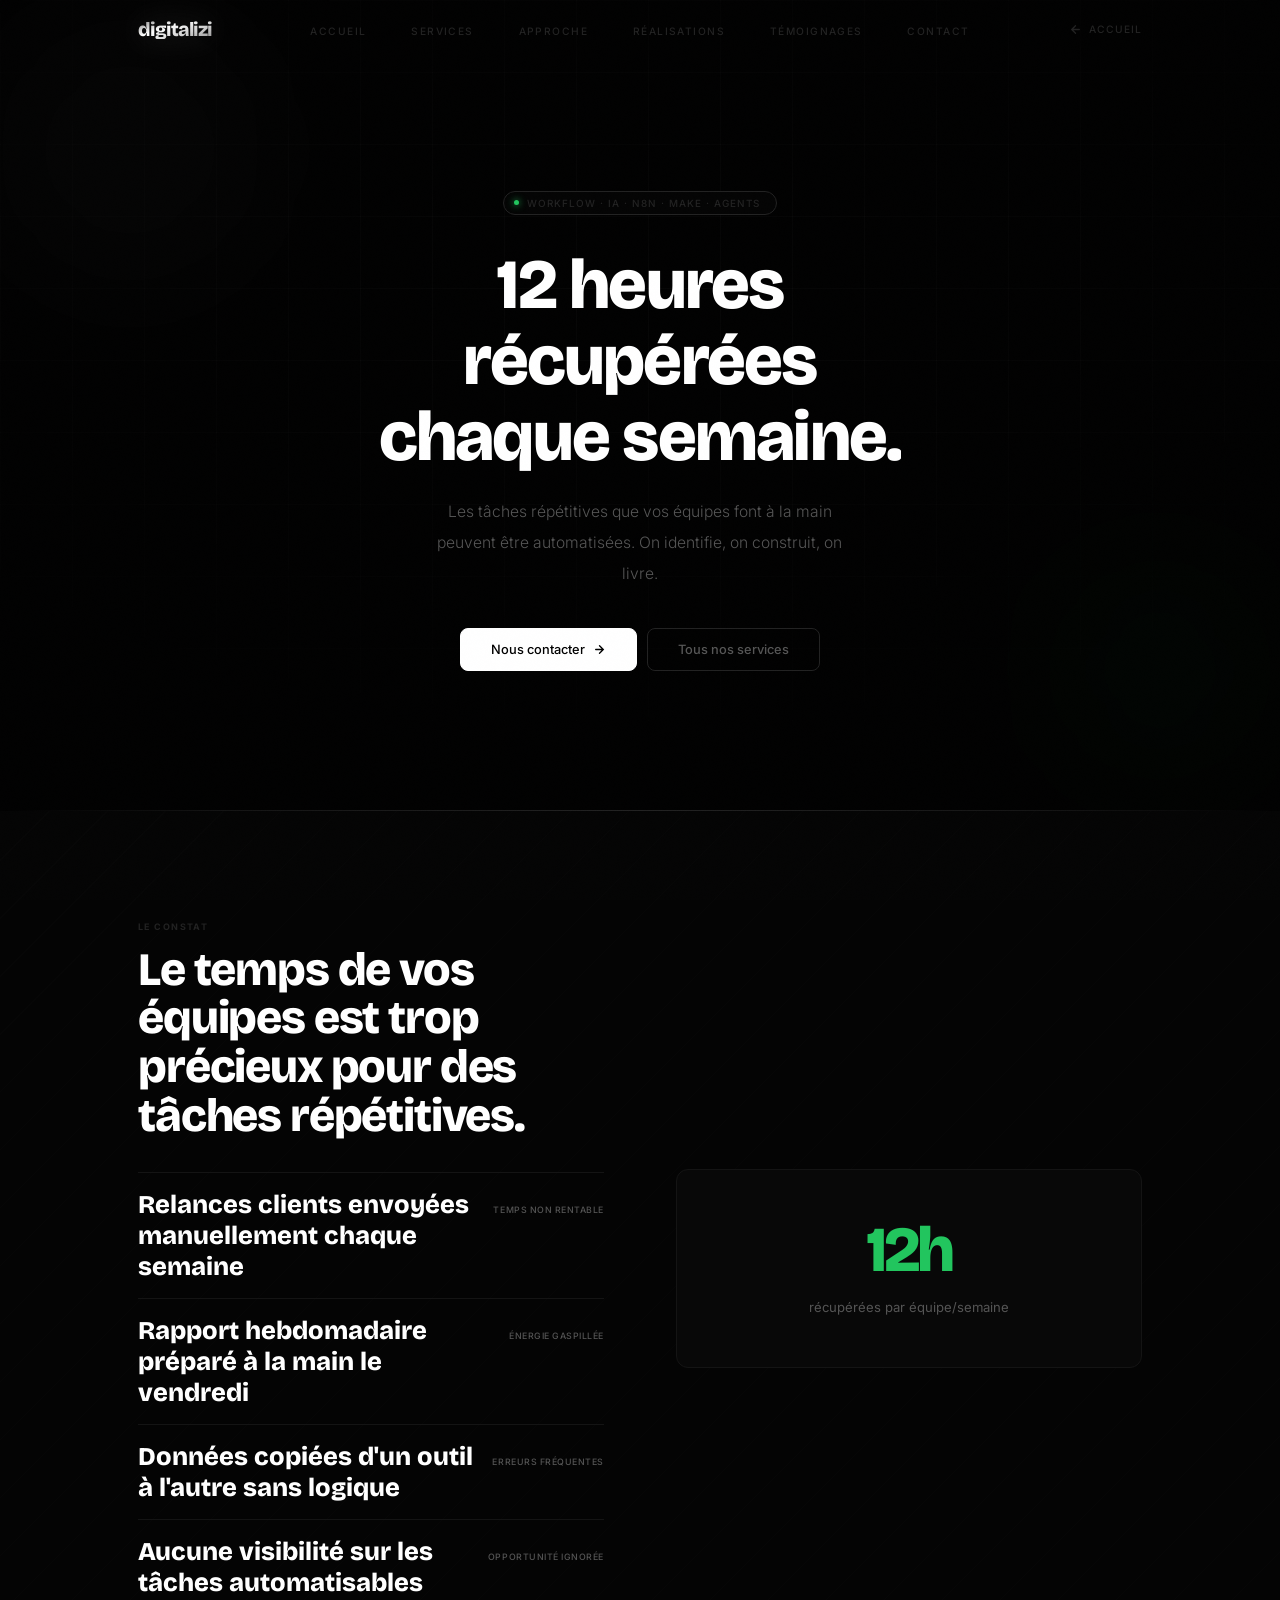
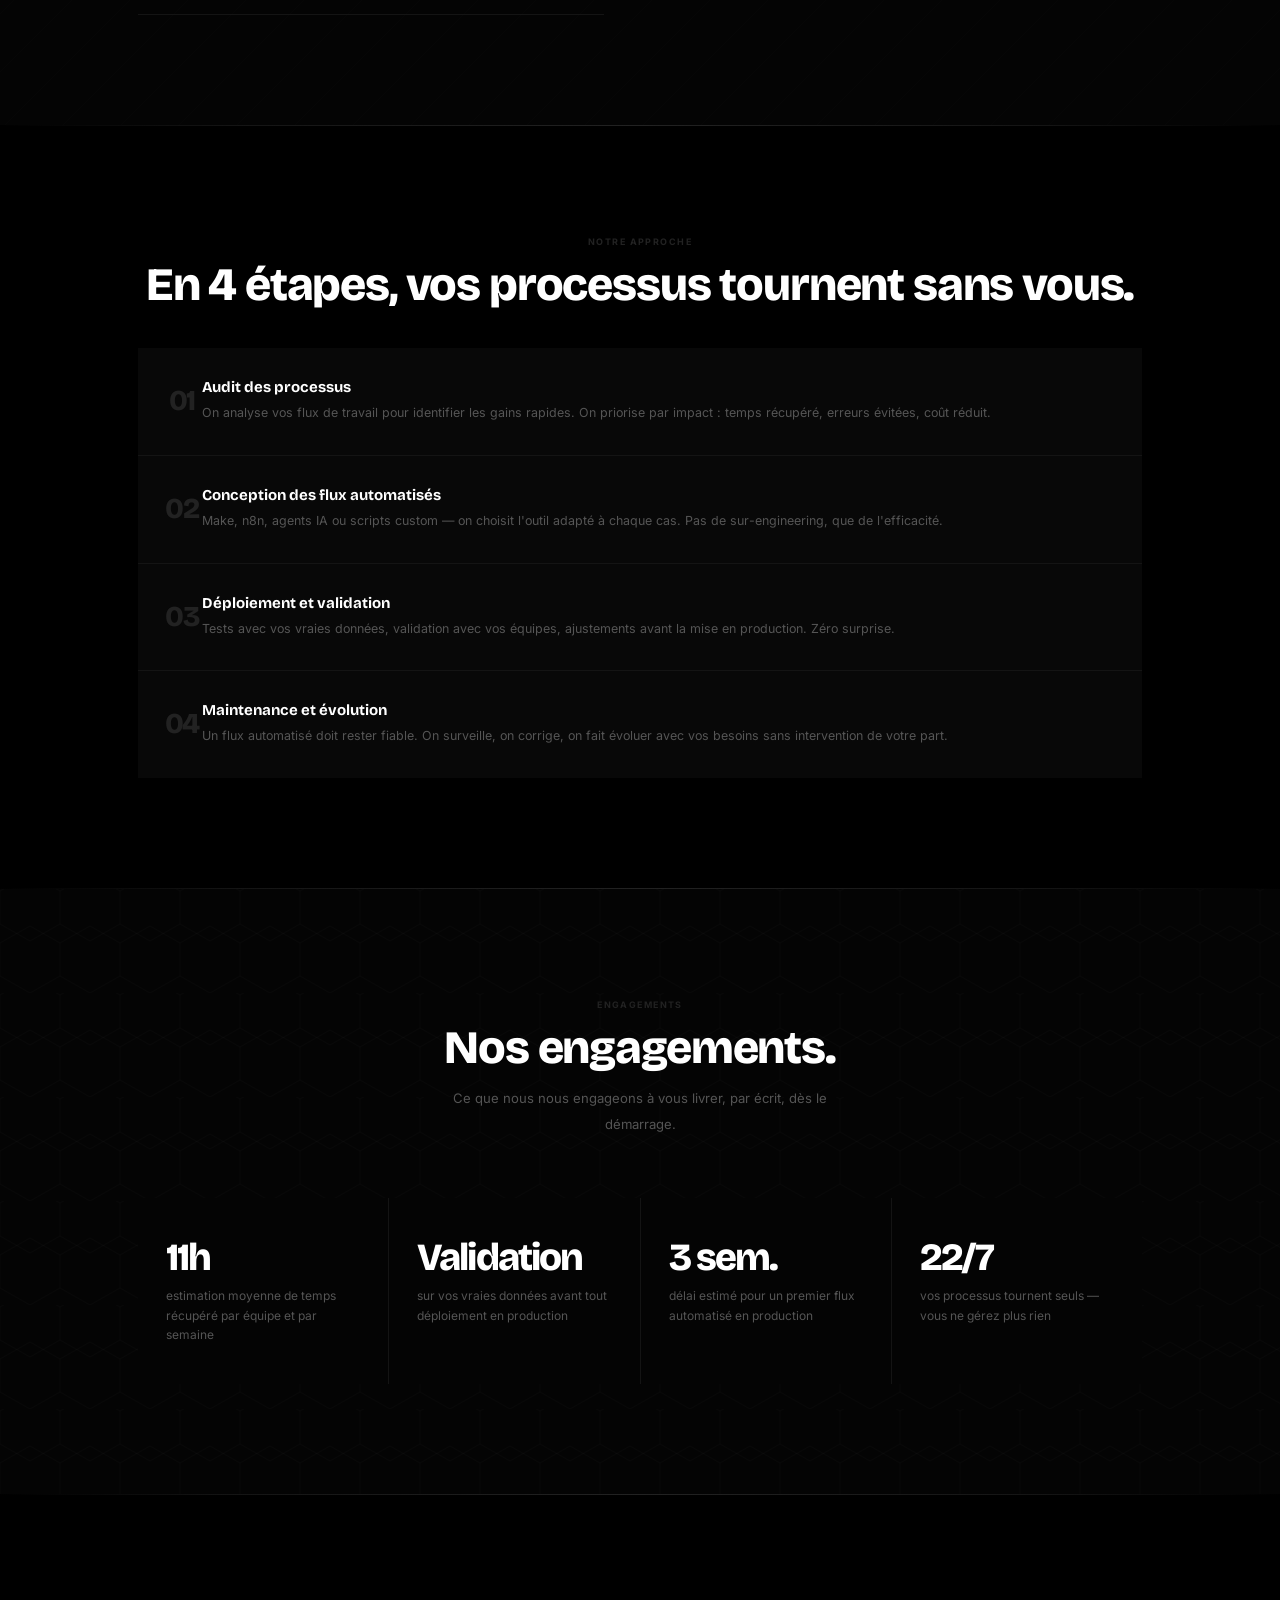
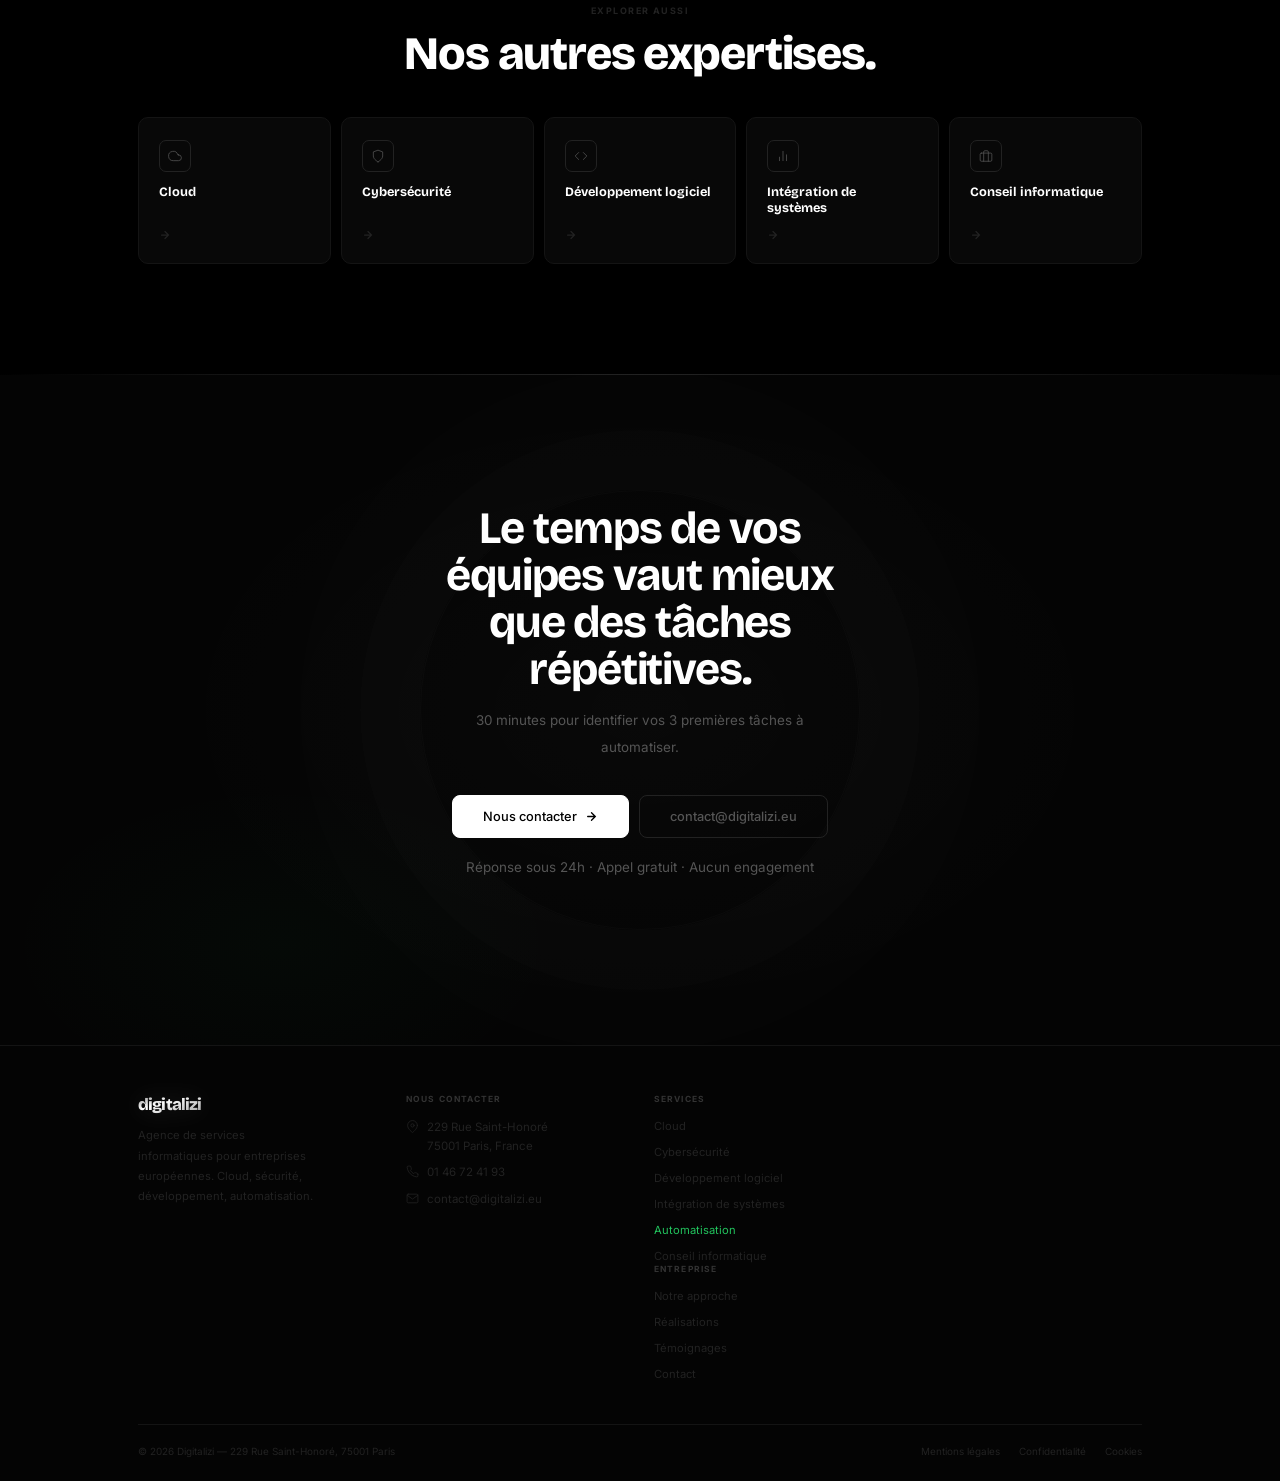
==== commit 3edcbe70: "Add files via upload" ====
--- a/automatisation.html
+++ b/automatisation.html
@@ -269,6 +269,18 @@
 
 .mob-sep{font-size:.52rem;font-weight:700;letter-spacing:.14em;text-transform:uppercase;color:var(--l3);padding:18px 0 6px;border-bottom:1px solid var(--l1)}
 .mob a[href*=".html"]:not([href="index.html"]){font-size:1rem;color:rgba(255,255,255,.45);padding:10px 0}
+
+/* ── Footer contact ── */
+.footer-contact{}
+.footer-contact-titre{font-size:.53rem;font-weight:700;letter-spacing:.13em;text-transform:uppercase;color:var(--l3);margin-bottom:14px}
+.footer-contact-item{display:flex;align-items:flex-start;gap:8px;font-size:.72rem;color:var(--t2);line-height:1.6;margin-bottom:8px}
+.footer-contact-item svg{stroke:var(--t2);fill:none;stroke-width:1.5;stroke-linecap:round;stroke-linejoin:round;width:13px;height:13px;flex-shrink:0;margin-top:2px}
+.footer-contact-item a{color:var(--t2);transition:color .18s}
+.footer-contact-item a:hover{color:var(--t)}
+.footer-top{display:grid;grid-template-columns:220px 200px 1fr;gap:48px;margin-bottom:42px}
+@media(max-width:960px){.footer-top{grid-template-columns:1fr 1fr}}
+@media(max-width:640px){.footer-top{grid-template-columns:1fr}}
+
 </style>
 </head>
 <body>
@@ -285,6 +297,8 @@
         </div>
       </li>
       <li><a href="index.html#pourquoi">Approche</a></li>
+      <li><a href="index.html#realisations">Réalisations</a></li>
+      <li><a href="index.html#temoignages">Témoignages</a></li>
       <li><a href="index.html#contact">Contact</a></li>
     </ul>
     <a href="index.html" class="nav-retour">
@@ -304,6 +318,8 @@
   <a href="integration.html" onclick="cm()">— Intégration de systèmes</a>
   <a href="automatisation.html" onclick="cm()">— Automatisation</a>
   <a href="conseil.html" onclick="cm()">— Conseil informatique</a>
+  <a href="index.html#realisations" onclick="cm()">Réalisations</a>
+  <a href="index.html#temoignages" onclick="cm()">Témoignages</a>
   <a href="index.html#pourquoi" onclick="cm()">Approche</a>
   <a href="index.html#contact" onclick="cm()">Contact</a>
 </div>
@@ -423,37 +439,49 @@
 <!-- FOOTER -->
 <footer class="footer">
   <div class="wrap">
-    <div class="footer-inner">
+    <div class="footer-top">
       <div class="fb">
         <a href="index.html" class="fb-logo">digitalizi</a>
-        <p>Agence de services informatiques pour entreprises européennes.</p>
+        <p>Agence de services informatiques pour entreprises européennes. Cloud, sécurité, développement, automatisation.</p>
       </div>
-      <div class="flinks">
+      <div class="footer-contact">
+        <div class="footer-contact-titre">Nous contacter</div>
+        <div class="footer-contact-item">
+          <svg viewBox="0 0 24 24"><path d="M21 10c0 7-9 13-9 13s-9-6-9-13a9 9 0 0118 0z"/><circle cx="12" cy="10" r="3"/></svg>
+          229 Rue Saint-Honoré<br>75001 Paris, France
+        </div>
+        <div class="footer-contact-item">
+          <svg viewBox="0 0 24 24"><path d="M22 16.92v3a2 2 0 01-2.18 2 19.79 19.79 0 01-8.63-3.07 19.5 19.5 0 01-6-6 19.79 19.79 0 01-3.07-8.67A2 2 0 014.11 2h3a2 2 0 012 1.72 12.84 12.84 0 00.7 2.81 2 2 0 01-.45 2.11L8.09 9.91a16 16 0 006 6l1.27-1.27a2 2 0 012.11-.45 12.84 12.84 0 002.81.7A2 2 0 0122 16.92z"/></svg>
+          <a href="tel:0146724193">01 46 72 41 93</a>
+        </div>
+        <div class="footer-contact-item">
+          <svg viewBox="0 0 24 24"><path d="M4 4h16c1.1 0 2 .9 2 2v12c0 1.1-.9 2-2 2H4c-1.1 0-2-.9-2-2V6c0-1.1.9-2 2-2z"/><polyline points="22,6 12,13 2,6"/></svg>
+          <a href="mailto:contact@digitalizi.eu">contact@digitalizi.eu</a>
+        </div>
+      </div>
+      <div class="fcols">
         <div class="fcol">
           <div class="fh">Services</div>
-          <ul>
-            <li><a href="cloud.html" class="">Cloud</a></li><li><a href="cybersecurite.html" class="">Cybersécurité</a></li><li><a href="developpement.html" class="">Développement logiciel</a></li><li><a href="integration.html" class="">Intégration de systèmes</a></li><li><a href="automatisation.html" class="actif">Automatisation</a></li><li><a href="conseil.html" class="">Conseil informatique</a></li>
-          </ul>
+          <ul><li><a href="cloud.html">Cloud</a></li><li><a href="cybersecurite.html">Cybersécurité</a></li><li><a href="developpement.html">Développement logiciel</a></li><li><a href="integration.html">Intégration de systèmes</a></li><li><a href="automatisation.html" class="actif">Automatisation</a></li><li><a href="conseil.html">Conseil informatique</a></li></ul>
         </div>
         <div class="fcol">
           <div class="fh">Entreprise</div>
           <ul>
             <li><a href="index.html#pourquoi">Notre approche</a></li>
+            <li><a href="index.html#realisations">Réalisations</a></li>
+            <li><a href="index.html#temoignages">Témoignages</a></li>
             <li><a href="index.html#contact">Contact</a></li>
           </ul>
         </div>
-        <div class="fcol">
-          <div class="fh">Contact</div>
-          <ul>
-            <li><a href="tel:0146724193">01 46 72 41 93</a></li>
-            <li><a href="mailto:contact@digitalizi.eu">contact@digitalizi.eu</a></li>
-          </ul>
-        </div>
       </div>
     </div>
     <div class="fbot">
       <span class="fbot-copy">© 2026 Digitalizi — 229 Rue Saint-Honoré, 75001 Paris</span>
-      <div class="fbot-links"><a href="mentions.html">Mentions légales</a><a href="mentions.html#rgpd">Confidentialité</a></div>
+      <div class="fbot-links">
+        <a href="mentions.html">Mentions légales</a>
+        <a href="mentions.html#rgpd">Confidentialité</a>
+        <a href="mentions.html#cookies">Cookies</a>
+      </div>
     </div>
   </div>
 </footer>
